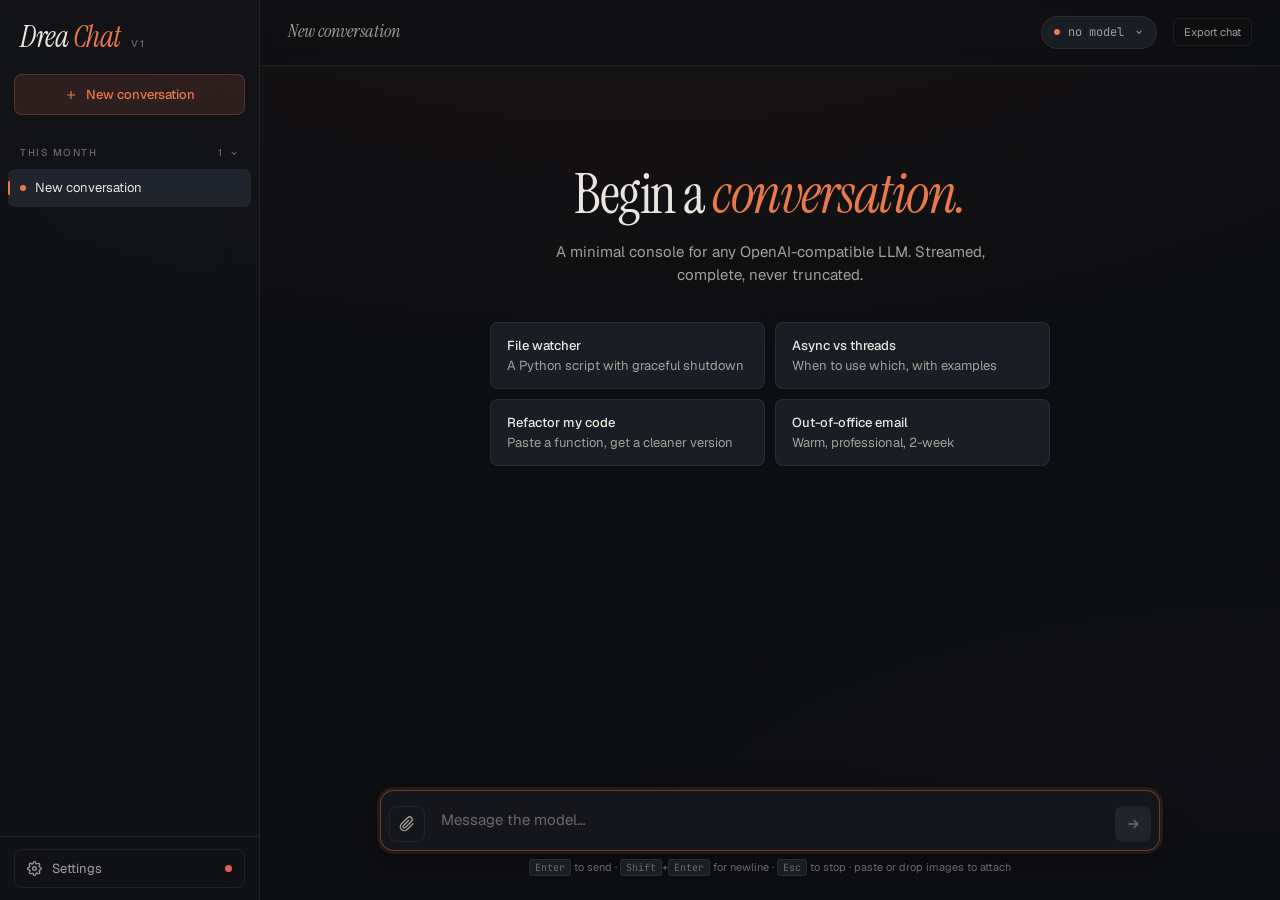
==== index.html @ d4da9e59 "Move project files to repository root" ====
<!DOCTYPE html>
<html lang="en">
<head>
<meta charset="UTF-8" />
<meta name="viewport" content="width=device-width, initial-scale=1.0" />
<title>Drea Chat</title>

<!-- ===== Security Headers (Meta Equivalents) ===== -->
<!-- NOTE: if you ever HOST this file instead of running it locally, also send
     real HTTP headers: Content-Security-Policy (with frame-ancestors 'none')
     and X-Content-Type-Options: nosniff — the meta tags below cannot do those. -->
<meta http-equiv="Content-Security-Policy" content="default-src 'self' file:; script-src 'self' file: 'unsafe-inline'; style-src 'self' file: 'unsafe-inline'; img-src 'self' file: data: blob:; font-src 'self' file:; connect-src 'self' file: http: https:; object-src 'none'; base-uri 'self'; form-action 'self';">
<meta name="referrer" content="no-referrer">

<!-- ===== Local Styles ===== -->
<link rel="stylesheet" href="css/styles.css">
<link rel="stylesheet" href="third-party/github-dark.min.css">

<!-- ===== Third-Party Libraries (Local) ===== -->
<script src="third-party/marked.min.js"></script>
<script src="third-party/highlight.min.js"></script>
<script src="third-party/purify.min.js"></script>
</head>
<body>

<div class="app">
  <!-- Sidebar -->
  <aside class="sidebar" id="sidebar">
    <div class="brand">
      <div class="brand-mark">Drea <span>Chat</span></div>
      <div class="brand-tag">v1</div>
    </div>

    <button type="button" class="new-chat-btn" id="newChatBtn">
      <svg viewBox="0 0 24 24" fill="none" stroke="currentColor" stroke-width="2"><path d="M12 5v14M5 12h14"/></svg>
      New conversation
    </button>

    <div class="conversations" id="conversations">
      <div id="convList"></div>
    </div>

    <div class="sidebar-footer">
      <button type="button" class="settings-btn" id="settingsBtn">
        <svg viewBox="0 0 24 24" fill="none" stroke="currentColor" stroke-width="2"><circle cx="12" cy="12" r="3"/><path d="M19.4 15a1.65 1.65 0 0 0 .33 1.82l.06.06a2 2 0 1 1-2.83 2.83l-.06-.06a1.65 1.65 0 0 0-1.82-.33 1.65 1.65 0 0 0-1 1.51V21a2 2 0 0 1-4 0v-.09A1.65 1.65 0 0 0 9 19.4a1.65 1.65 0 0 0-1.82.33l-.06.06a2 2 0 1 1-2.83-2.83l.06-.06a1.65 1.65 0 0 0 .33-1.82 1.65 1.65 0 0 0-1.51-1H3a2 2 0 0 1 0-4h.09A1.65 1.65 0 0 0 4.6 9a1.65 1.65 0 0 0-.33-1.82l-.06-.06a2 2 0 1 1 2.83-2.83l.06.06a1.65 1.65 0 0 0 1.82.33H9a1.65 1.65 0 0 0 1-1.51V3a2 2 0 0 1 4 0v.09a1.65 1.65 0 0 0 1 1.51 1.65 1.65 0 0 0 1.82-.33l.06-.06a2 2 0 1 1 2.83 2.83l-.06.06a1.65 1.65 0 0 0-.33 1.82V9a1.65 1.65 0 0 0 1.51 1H21a2 2 0 0 1 0 4h-.09a1.65 1.65 0 0 0-1.51 1z"/></svg>
        Settings
        <span class="status-dot" id="statusDot"></span>
      </button>
    </div>
  </aside>
  <div class="sidebar-backdrop" id="sidebarBackdrop"></div>

  <!-- Main -->
  <main class="main">
    <div class="topbar">
      <button type="button" class="menu-toggle" id="menuToggle" aria-label="Open sidebar">
        <svg width="18" height="18" viewBox="0 0 24 24" fill="none" stroke="currentColor" stroke-width="2"><path d="M3 6h18M3 12h18M3 18h18"/></svg>
      </button>
      <div class="topbar-title" id="topbarTitle">New conversation</div>
      <div class="topbar-spacer"></div>
      <div class="model-pill" id="modelPill">
        <span class="pulse"></span>
        <span id="modelPillName">no model</span>
        <svg class="chevron" viewBox="0 0 24 24" fill="none" stroke="currentColor" stroke-width="2.5"><path d="M6 9l6 6 6-6"/></svg>
        <div class="model-dropdown" id="modelDropdown"></div>
      </div>
      <div class="cost-pill" id="costPill" title="Estimated cost for this branch">
        <span class="dot"></span>
        <span id="costPillText">$0.00</span>
      </div>
      <button type="button" class="topbar-action" id="exportChatBtn">Export chat</button>
    </div>

    <div class="messages" id="messages">
      <div class="messages-inner" id="messagesInner"></div>
    </div>

    <div class="composer-wrap">
      <form class="composer" id="composer">
        <button type="button" class="attach-btn" id="attachBtn" title="Attach image" aria-label="Attach image">
          <svg viewBox="0 0 24 24" fill="none" stroke="currentColor" stroke-width="2"><path d="M21.44 11.05l-9.19 9.19a6 6 0 0 1-8.49-8.49l9.19-9.19a4 4 0 0 1 5.66 5.66l-9.2 9.19a2 2 0 0 1-2.83-2.83l8.49-8.48"/></svg>
        </button>
        <textarea id="input" rows="1" placeholder="Message the model…"></textarea>
        <div class="image-preview" id="imagePreview"></div>
        <button type="submit" class="send-btn" id="sendBtn" disabled aria-label="Send message">
          <svg viewBox="0 0 24 24" fill="none" stroke="currentColor" stroke-width="2.2"><path d="M5 12h14M13 6l6 6-6 6"/></svg>
        </button>
      </form>
      <div class="composer-hint">
        <kbd>Enter</kbd> to send · <kbd>Shift</kbd>+<kbd>Enter</kbd> for newline · <kbd>Esc</kbd> to stop · paste or drop images to attach
      </div>
    </div>
  </main>
</div>

<!-- Settings Modal -->
<div class="modal-overlay" id="modalOverlay">
  <div class="modal">
    <h2>Connection</h2>
    <div class="modal-sub">Configure your OpenAI-compatible endpoint. Stored locally in your browser only.</div>

    <div class="field">
      <label>Presets</label>
      <div class="preset-list" id="presetList"></div>
      <div class="preset-save-row">
        <input type="text" id="cfgPresetName" placeholder="Name this preset…" maxlength="80" />
        <button type="button" class="btn" id="savePresetBtn">Save current</button>
        <button type="button" class="btn" id="cancelEditPresetBtn" style="display:none">Cancel</button>
      </div>
      <div class="hint">Save the current connection, model, API key, and sampler settings as a named preset. Presets appear in the chat header dropdown for quick switching. Click <strong>Edit</strong> on a preset to update it. Drag the grip handle to reorder.</div>
    </div>

    <div class="field">
      <label>Endpoint URL</label>
      <input type="text" id="cfgEndpoint" value="http://localhost:8080" />
      <div class="hint">OpenAI-compatible base URL. The path <code>/chat/completions</code> is appended automatically. HTTPS is required for remote hosts; plain HTTP is only allowed for localhost.</div>
    </div>

    <div class="field">
      <label>API Key</label>
      <input type="password" id="cfgApiKey" placeholder="sk-… or leave blank" autocomplete="off" />
      <div class="hint">Your private key for this preset. Never leaves this device. Leave blank to keep the currently stored key.</div>
    </div>

    <div class="field">
      <label>Vault Protection</label>
      <div class="sampler-head" style="margin-bottom: 12px;">
        <input type="checkbox" id="cfgUseVault">
        <label for="cfgUseVault">Encrypt API key with a vault password</label>
      </div>
      <div id="vaultFields" style="display: none;">
        <input type="password" id="cfgVaultPassword" placeholder="Vault password" autocomplete="new-password" style="margin-bottom: 8px;" />
        <input type="password" id="cfgVaultPasswordConfirm" placeholder="Confirm vault password" autocomplete="new-password" />
      </div>
      <div class="hint" id="vaultHint">When enabled, your API key is encrypted with AES-256-GCM before being stored in IndexedDB. The password itself is never saved.</div>
    </div>

    <div class="field">
      <label>Model</label>
      <input type="text" id="cfgModel" placeholder="e.g. meta-llama/Llama-3.3-70B-Instruct" />
      <div class="hint">Any model name available on your endpoint.</div>
    </div>

    <div class="field">
      <label>System Prompt</label>
      <textarea id="cfgSystemPrompt" rows="4" placeholder="You are a helpful assistant."></textarea>
      <div class="hint">Sets the behavior of the model. Applied to new conversations.</div>
    </div>

    <div class="field">
      <label>Reasoning Effort</label>
      <select id="cfgReasoningEffort">
        <option value="none">None</option>
        <option value="low">Low</option>
        <option value="medium">Medium</option>
        <option value="high">High</option>
        <option value="xhigh">XHigh</option>
        <option value="max">Max</option>
      </select>
      <div class="hint">Controls how much the model thinks before answering. Sent as <code>reasoning_effort</code>.</div>
    </div>

    <div class="field">
      <label>Samplers</label>
      <div class="sampler-grid">
        <div class="sampler-item">
          <div class="sampler-head">
            <input type="checkbox" id="cfgTempEnabled" checked>
            <label for="cfgTempEnabled">Temperature</label>
          </div>
          <input type="number" id="cfgTemp" value="0.7" step="0.1" min="0" max="2" />
        </div>
        <div class="sampler-item">
          <div class="sampler-head">
            <input type="checkbox" id="cfgTopPEnabled" checked>
            <label for="cfgTopPEnabled">Top P</label>
          </div>
          <input type="number" id="cfgTopP" value="1" step="0.05" min="0" max="1" />
        </div>
        <div class="sampler-item">
          <div class="sampler-head">
            <input type="checkbox" id="cfgTopKEnabled">
            <label for="cfgTopKEnabled">Top K</label>
          </div>
          <input type="number" id="cfgTopK" value="0" step="1" min="0" />
        </div>
      </div>
      <div class="hint">Toggle which samplers to include in the request.</div>
    </div>

    <div class="field">
      <label>Advanced Samplers</label>
      <div class="sampler-head" style="margin-bottom:12px;">
        <input type="checkbox" id="cfgAdvancedSamplersEnabled">
        <label for="cfgAdvancedSamplersEnabled">Enable advanced samplers</label>
      </div>
      <div class="advanced-samplers disabled" id="advancedSamplersSection">
        <div class="sampler-grid">
          <div class="sampler-item">
            <div class="sampler-head">
              <input type="checkbox" id="cfgMinPEnabled">
              <label for="cfgMinPEnabled">Min P</label>
            </div>
            <input type="number" id="cfgMinP" value="0.05" step="0.01" min="0" max="1" />
          </div>
          <div class="sampler-item">
            <div class="sampler-head">
              <input type="checkbox" id="cfgPowerLawTargetEnabled">
              <label for="cfgPowerLawTargetEnabled">Power Law Target</label>
            </div>
            <input type="number" id="cfgPowerLawTarget" value="0.55" step="0.01" min="0" max="1" />
          </div>
          <div class="sampler-item">
            <div class="sampler-head">
              <input type="checkbox" id="cfgPowerLawDecayEnabled">
              <label for="cfgPowerLawDecayEnabled">Power Law Decay</label>
            </div>
            <input type="number" id="cfgPowerLawDecay" value="0.95" step="0.01" min="0" max="0.99" />
          </div>
          <div class="sampler-item">
            <div class="sampler-head">
              <input type="checkbox" id="cfgAdaptiveTargetEnabled">
              <label for="cfgAdaptiveTargetEnabled">Adaptive Target</label>
            </div>
            <input type="number" id="cfgAdaptiveTarget" value="0.55" step="0.01" min="0" max="1" />
          </div>
          <div class="sampler-item">
            <div class="sampler-head">
              <input type="checkbox" id="cfgAdaptiveDecayEnabled">
              <label for="cfgAdaptiveDecayEnabled">Adaptive Decay</label>
            </div>
            <input type="number" id="cfgAdaptiveDecay" value="0.95" step="0.01" min="0" max="0.99" />
          </div>
        </div>
      </div>
      <div class="hint">Non-standard extensions. Only enable if your endpoint supports them.</div>
    </div>

    <div class="field">
      <label>Max tokens</label>
      <input type="number" id="cfgMaxTokens" value="8192" step="256" min="1" />
    </div>

    <div class="field">
      <label>Usage reporting</label>
      <div class="sampler-head" style="margin-bottom:0;">
        <input type="checkbox" id="cfgRequestStreamUsage" checked>
        <label for="cfgRequestStreamUsage">Request token usage in streaming responses</label>
      </div>
      <div class="hint">Sends <code>stream_options.include_usage</code> so endpoints that support it report exact input/output token counts.</div>
    </div>

    <div class="field">
      <label>Token pricing</label>
      <div class="field-row">
        <div>
          <input type="number" id="cfgInputPrice" value="0.30" step="0.01" min="0" />
          <div class="hint">Input tokens ($ / 1M)</div>
        </div>
        <div>
          <input type="number" id="cfgOutputPrice" value="1.20" step="0.01" min="0" />
          <div class="hint">Output tokens ($ / 1M)</div>
        </div>
      </div>
    </div>

    <div class="field">
      <label>Images</label>
      <div class="field-row">
        <div>
          <input type="number" id="cfgImageMaxDim" value="1024" step="64" min="64" max="8192" />
          <div class="hint">Max dimension (px). Larger images are scaled down before sending.</div>
        </div>
        <div>
          <input type="number" id="cfgImageQuality" value="0.85" step="0.05" min="0.1" max="1" />
          <div class="hint">JPEG quality (0.1–1.0). Lower values shrink payload size.</div>
        </div>
      </div>
    </div>

    <div class="modal-actions">
      <button type="button" class="btn" id="lockVaultBtn" style="display:none;">Lock vault</button>
      <button type="button" class="btn" id="importChats" style="margin-right: auto;">Import chats</button>
      <button type="button" class="btn" id="exportAllChats">Export all chats</button>
      <button type="button" class="btn" id="cancelSettings">Cancel</button>
      <button type="button" class="btn btn-primary" id="saveSettings">Save</button>
    </div>
  </div>
</div>

<!-- Vault Unlock Modal -->
<div class="modal-overlay" id="unlockOverlay">
  <div class="modal" style="max-width: 420px;">
    <h2>Unlock Vault</h2>
    <div class="modal-sub">Your API key is encrypted locally. Enter the vault password to use it.</div>

    <div class="field">
      <label>Vault Password</label>
      <input type="password" id="unlockPassword" autocomplete="off" placeholder="Vault password" />
      <div class="hint" id="unlockHint">The password is never stored or sent anywhere.</div>
    </div>

    <div class="modal-actions">
      <button type="button" class="btn" id="unlockSkipBtn">Skip</button>
      <button type="button" class="btn btn-primary" id="unlockBtn">Unlock</button>
    </div>
  </div>
</div>

<!-- Hidden file inputs -->
<input type="file" id="importFileInput" accept=".json,application/json" style="display:none" />
<input type="file" id="imageFileInput" accept="image/*" multiple style="display:none" />

<div class="toast" id="toast"></div>

<script src="js/app.js"></script>
</body>
</html>
---- css/styles.css ----
/* ===== Local Fonts ===== */
@font-face {
  font-family: 'Geist';
  src: url('../fonts/Geist-Light.woff2') format('woff2');
  font-weight: 300;
  font-style: normal;
  font-display: swap;
}
@font-face {
  font-family: 'Geist';
  src: url('../fonts/Geist-Regular.woff2') format('woff2');
  font-weight: 400;
  font-style: normal;
  font-display: swap;
}
@font-face {
  font-family: 'Geist';
  src: url('../fonts/Geist-Medium.woff2') format('woff2');
  font-weight: 500;
  font-style: normal;
  font-display: swap;
}
@font-face {
  font-family: 'Geist';
  src: url('../fonts/Geist-SemiBold.woff2') format('woff2');
  font-weight: 600;
  font-style: normal;
  font-display: swap;
}
@font-face {
  font-family: 'Geist';
  src: url('../fonts/Geist-Bold.woff2') format('woff2');
  font-weight: 700;
  font-style: normal;
  font-display: swap;
}
@font-face {
  font-family: 'Instrument Serif';
  src: url('../fonts/InstrumentSerif-Regular.woff2') format('woff2');
  font-weight: 400;
  font-style: normal;
  font-display: swap;
}
@font-face {
  font-family: 'Instrument Serif';
  src: url('../fonts/InstrumentSerif-Italic.woff2') format('woff2');
  font-weight: 400;
  font-style: italic;
  font-display: swap;
}
@font-face {
  font-family: 'JetBrains Mono';
  src: url('../fonts/JetBrainsMono-Regular.woff2') format('woff2');
  font-weight: 400;
  font-style: normal;
  font-display: swap;
}
@font-face {
  font-family: 'JetBrains Mono';
  src: url('../fonts/JetBrainsMono-Medium.woff2') format('woff2');
  font-weight: 500;
  font-style: normal;
  font-display: swap;
}

:root {
  --bg: #0d0e11;
  --bg-elev: #14161b;
  --surface: #1a1d24;
  --surface-2: #20242c;
  --border: rgba(255, 255, 255, 0.07);
  --border-strong: rgba(255, 255, 255, 0.13);
  --text: #e9e6df;
  --text-dim: #a3a09a;
  --text-faint: #6b6a67;
  --accent: #e8794a;
  --accent-soft: rgba(232, 121, 74, 0.12);
  --accent-glow: rgba(232, 121, 74, 0.35);
  --user-bubble: #1f2128;
  --danger: #e85a5a;
  --radius: 14px;
  --radius-sm: 8px;
  --shadow: 0 8px 32px rgba(0,0,0,0.4);
}

* { box-sizing: border-box; margin: 0; padding: 0; }
html, body { height: 100%; overflow: hidden; }

body {
  font-family: 'Geist', -apple-system, sans-serif;
  background: var(--bg);
  color: var(--text);
  font-size: 15px;
  line-height: 1.55;
  -webkit-font-smoothing: antialiased;
  background-image:
    radial-gradient(ellipse 80% 50% at 50% -10%, rgba(232, 121, 74, 0.06), transparent),
    radial-gradient(ellipse 60% 40% at 100% 100%, rgba(120, 90, 200, 0.04), transparent);
}

::selection { background: var(--accent-soft); color: var(--text); }

/* ===== Layout ===== */
.app {
  display: grid;
  grid-template-columns: 260px 1fr;
  height: 100vh;
  width: 100vw;
}

/* ===== Sidebar ===== */
.sidebar {
  background: rgba(20, 22, 27, 0.6);
  border-right: 1px solid var(--border);
  display: flex;
  flex-direction: column;
  min-height: 0;
  backdrop-filter: blur(20px);
  transition: transform 0.3s cubic-bezier(.4,0,.2,1);
}

.brand {
  padding: 22px 20px 18px;
  display: flex;
  align-items: baseline;
  gap: 10px;
}
.brand-mark {
  font-family: 'Instrument Serif', serif;
  font-size: 30px;
  font-style: italic;
  line-height: 1;
  color: var(--text);
  letter-spacing: -0.5px;
}
.brand-mark span { color: var(--accent); }
.brand-tag {
  font-size: 10px;
  text-transform: uppercase;
  letter-spacing: 2px;
  color: var(--text-faint);
  font-weight: 500;
}

.new-chat-btn {
  margin: 4px 14px 16px;
  padding: 11px 14px;
  background: var(--accent-soft);
  border: 1px solid rgba(232, 121, 74, 0.25);
  color: var(--accent);
  border-radius: var(--radius-sm);
  font-family: inherit;
  font-size: 13px;
  font-weight: 500;
  cursor: pointer;
  display: flex;
  align-items: center;
  justify-content: center;
  gap: 8px;
  transition: all 0.2s;
}
.new-chat-btn:hover {
  background: rgba(232, 121, 74, 0.2);
  border-color: rgba(232, 121, 74, 0.4);
}
.new-chat-btn svg { width: 14px; height: 14px; }

.conversations {
  flex: 1;
  overflow-y: auto;
  min-height: 0;
  padding: 0 8px 12px;
}
.conv-section-label {
  padding: 14px 12px 8px;
  font-size: 10px;
  text-transform: uppercase;
  letter-spacing: 1.5px;
  color: var(--text-faint);
  font-weight: 500;
}

/* Collapsible month headers in the sidebar */
.conv-month-header {
  padding: 14px 12px 8px;
  font-size: 10px;
  text-transform: uppercase;
  letter-spacing: 1.5px;
  color: var(--text-faint);
  font-weight: 500;
  display: flex;
  align-items: center;
  justify-content: space-between;
  cursor: pointer;
  user-select: none;
  border-radius: 6px;
  transition: color 0.15s;
}
.conv-month-header:hover { color: var(--text); }
.conv-month-header:hover .conv-month-count { color: var(--text); }
.conv-month-header .chevron {
  width: 10px; height: 10px;
  transition: transform 0.2s;
  flex-shrink: 0;
}
.conv-month-header.collapsed .chevron { transform: rotate(-90deg); }
.conv-month-count {
  margin-left: auto;
  margin-right: 6px;
  color: var(--text-faint);
  font-size: 10px;
  font-weight: 500;
  transition: color 0.15s;
}

.conv-item {
  padding: 9px 12px;
  border-radius: 6px;
  cursor: pointer;
  color: var(--text-dim);
  font-size: 13px;
  display: flex;
  align-items: center;
  gap: 9px;
  transition: all 0.15s;
  position: relative;
}
.conv-item:hover { background: var(--surface); color: var(--text); }
.conv-item.active {
  background: var(--surface-2);
  color: var(--text);
}
.conv-item.active::before {
  content: '';
  position: absolute;
  left: 0; top: 50%;
  transform: translateY(-50%);
  width: 2px; height: 14px;
  background: var(--accent);
  border-radius: 2px;
}
.conv-item .dot {
  width: 6px; height: 6px;
  border-radius: 50%;
  background: var(--text-faint);
  flex-shrink: 0;
}
.conv-item.active .dot { background: var(--accent); }
.conv-item .title {
  flex: 1;
  overflow: hidden;
  text-overflow: ellipsis;
  white-space: nowrap;
}
.conv-item .del {
  opacity: 0;
  background: none; border: none;
  color: var(--text-faint);
  cursor: pointer;
  padding: 2px;
  border-radius: 4px;
}
.conv-item:hover .del { opacity: 1; }
.conv-item .del:hover { color: var(--danger); }

.sidebar-footer {
  padding: 12px 14px;
  border-top: 1px solid var(--border);
}
.settings-btn {
  width: 100%;
  padding: 10px 12px;
  background: transparent;
  border: 1px solid var(--border);
  color: var(--text-dim);
  border-radius: var(--radius-sm);
  font-family: inherit;
  font-size: 13px;
  cursor: pointer;
  display: flex;
  align-items: center;
  gap: 10px;
  transition: all 0.2s;
}
.settings-btn:hover {
  border-color: var(--border-strong);
  color: var(--text);
  background: var(--surface);
}
.settings-btn svg { width: 15px; height: 15px; }
.settings-btn .status-dot {
  margin-left: auto;
  width: 7px; height: 7px;
  border-radius: 50%;
  background: var(--danger);
}
.settings-btn.configured .status-dot { background: #4ade80; }

/* ===== Main ===== */
.main {
  display: flex;
  flex-direction: column;
  min-width: 0;
  min-height: 0;
  overflow: hidden;
  position: relative;
}

.topbar {
  padding: 16px 28px;
  border-bottom: 1px solid var(--border);
  display: flex;
  align-items: center;
  gap: 16px;
  backdrop-filter: blur(10px);
  background: rgba(13, 14, 17, 0.6);
  z-index: 5;
  flex-shrink: 0;
}
.model-pill {
  display: flex;
  align-items: center;
  gap: 8px;
  padding: 6px 12px;
  background: var(--surface);
  border: 1px solid var(--border);
  border-radius: 100px;
  font-size: 12px;
  color: var(--text-dim);
  font-family: 'JetBrains Mono', monospace;
  position: relative;
  cursor: pointer;
  user-select: none;
  transition: border-color 0.15s, color 0.15s;
}
.model-pill:hover {
  border-color: var(--border-strong);
  color: var(--text);
}
.model-pill .pulse {
  width: 6px; height: 6px;
  border-radius: 50%;
  background: var(--accent);
  animation: pulse 2s infinite;
}
.model-pill .chevron {
  width: 10px; height: 10px;
  margin-left: 2px;
  transition: transform 0.2s;
}
.model-pill.open .chevron { transform: rotate(180deg); }

.model-dropdown {
  position: absolute;
  top: calc(100% + 8px);
  right: 0;
  min-width: 240px;
  max-width: 320px;
  background: var(--bg-elev);
  border: 1px solid var(--border-strong);
  border-radius: var(--radius-sm);
  box-shadow: var(--shadow);
  display: none;
  flex-direction: column;
  padding: 6px;
  z-index: 20;
}
.model-dropdown.open { display: flex; }
.model-dropdown-header {
  padding: 8px 10px;
  font-size: 10px;
  text-transform: uppercase;
  letter-spacing: 1.2px;
  color: var(--text-faint);
  font-weight: 600;
}
.model-dropdown-item {
  padding: 8px 10px;
  border-radius: 6px;
  cursor: pointer;
  display: flex;
  flex-direction: column;
  gap: 2px;
  transition: background 0.15s;
}
.model-dropdown-item:hover { background: var(--surface); }
.model-dropdown-item.active { background: var(--accent-soft); }
.model-dropdown-item .preset-name {
  font-size: 13px;
  color: var(--text);
  font-weight: 500;
}
.model-dropdown-item.active .preset-name { color: var(--accent); }
.model-dropdown-item .preset-model {
  font-size: 11px;
  color: var(--text-faint);
  font-family: 'JetBrains Mono', monospace;
  white-space: nowrap;
  overflow: hidden;
  text-overflow: ellipsis;
}
.model-dropdown-empty {
  padding: 14px 10px;
  color: var(--text-faint);
  font-size: 12px;
  text-align: center;
}
.model-dropdown-divider {
  height: 1px;
  background: var(--border);
  margin: 6px 4px;
}
.model-dropdown-action {
  padding: 8px 10px;
  border-radius: 6px;
  cursor: pointer;
  font-size: 12px;
  color: var(--text-dim);
  text-align: center;
}
.model-dropdown-action:hover { background: var(--surface); color: var(--text); }

.cost-pill {
  display: none;
  align-items: center;
  gap: 8px;
  padding: 6px 12px;
  background: var(--surface);
  border: 1px solid var(--border);
  border-radius: 100px;
  font-size: 12px;
  color: var(--text-dim);
  font-family: 'JetBrains Mono', monospace;
}
.cost-pill .dot {
  width: 6px; height: 6px;
  border-radius: 50%;
  background: #4ade80;
}
@keyframes pulse {
  0%, 100% { opacity: 1; transform: scale(1); }
  50% { opacity: 0.4; transform: scale(0.8); }
}
.topbar-title {
  font-family: 'Instrument Serif', serif;
  font-style: italic;
  font-size: 18px;
  color: var(--text-dim);
}
.topbar-spacer { flex: 1; }
.topbar-action {
  padding: 6px 10px;
  background: transparent;
  border: 1px solid var(--border);
  color: var(--text-dim);
  border-radius: 6px;
  font-size: 11px;
  cursor: pointer;
  font-family: inherit;
  transition: all 0.15s;
}
.topbar-action:hover { color: var(--text); border-color: var(--border-strong); }
.topbar-action:disabled { opacity: 0.4; cursor: not-allowed; }

.menu-toggle {
  display: none;
  background: none;
  border: 1px solid var(--border);
  color: var(--text);
  border-radius: 6px;
  padding: 6px 8px;
  cursor: pointer;
}

/* ===== Messages ===== */
.messages {
  flex: 1 1 0;
  min-height: 0;
  overflow-y: auto;
  overflow-x: hidden;
  scroll-behavior: smooth;
  position: relative;
}
.messages-inner {
  max-width: 780px;
  margin: 0 auto;
  padding: 40px 28px 220px;
}

.welcome {
  padding: 60px 0 40px;
  text-align: center;
}
.welcome h1 {
  font-family: 'Instrument Serif', serif;
  font-size: 56px;
  font-weight: 400;
  line-height: 1;
  letter-spacing: -1.5px;
  margin-bottom: 18px;
}
.welcome h1 em {
  font-style: italic;
  color: var(--accent);
}
.welcome p {
  color: var(--text-dim);
  font-size: 15px;
  max-width: 440px;
  margin: 0 auto 36px;
}
.suggestions {
  display: grid;
  grid-template-columns: 1fr 1fr;
  gap: 10px;
  max-width: 560px;
  margin: 0 auto;
}
.suggestion {
  text-align: left;
  padding: 14px 16px;
  background: var(--surface);
  border: 1px solid var(--border);
  border-radius: var(--radius-sm);
  cursor: pointer;
  color: var(--text-dim);
  font-size: 13px;
  transition: all 0.2s;
  font-family: inherit;
}
.suggestion:hover {
  border-color: var(--border-strong);
  color: var(--text);
  transform: translateY(-1px);
}
.suggestion strong {
  display: block;
  color: var(--text);
  font-weight: 500;
  margin-bottom: 3px;
  font-size: 13px;
}

.msg {
  margin-bottom: 28px;
  animation: msgIn 0.4s cubic-bezier(.2,.7,.3,1) both;
}
@keyframes msgIn {
  from { opacity: 0; transform: translateY(8px); }
  to { opacity: 1; transform: translateY(0); }
}
.msg-head {
  display: flex;
  align-items: center;
  gap: 10px;
  margin-bottom: 10px;
}
.msg-avatar {
  width: 22px; height: 22px;
  border-radius: 50%;
  display: flex;
  align-items: center;
  justify-content: center;
  font-size: 10px;
  font-weight: 600;
  flex-shrink: 0;
}
.msg.user .msg-avatar {
  background: var(--surface-2);
  color: var(--text-dim);
  border: 1px solid var(--border-strong);
}
.msg.assistant .msg-avatar {
  background: var(--accent-soft);
  color: var(--accent);
  border: 1px solid rgba(232, 121, 74, 0.25);
}
.msg.system .msg-avatar {
  background: var(--surface-2);
  color: var(--text-dim);
  border: 1px solid var(--border-strong);
}
.msg-role {
  font-size: 12px;
  color: var(--text-faint);
  font-weight: 500;
  text-transform: uppercase;
  letter-spacing: 1px;
  display: flex;
  align-items: center;
}
.msg-actions {
  margin-left: auto;
  display: flex;
  gap: 4px;
  opacity: 0;
  transition: opacity 0.2s;
}
.msg:hover .msg-actions { opacity: 1; }
.msg-action {
  background: none;
  border: none;
  color: var(--text-faint);
  cursor: pointer;
  padding: 4px 6px;
  border-radius: 4px;
  font-size: 11px;
  font-family: inherit;
}
.msg-action:hover { color: var(--text); background: var(--surface); }
.msg-action {
  display: inline-flex;
  align-items: center;
  justify-content: center;
  padding: 4px;
}
.msg-action svg {
  width: 14px;
  height: 14px;
  display: block;
}

.branch-switcher {
  display: inline-flex;
  align-items: center;
  gap: 1px;
}
.msg-role .branch-switcher {
  margin-left: 8px;
}
.branch-label {
  font-size: 11px;
  color: var(--text-faint);
  min-width: 34px;
  text-align: center;
  font-family: 'JetBrains Mono', monospace;
  user-select: none;
}
.token-count {
  margin-left: 8px;
  font-size: 11px;
  color: var(--text-faint);
  font-family: 'JetBrains Mono', monospace;
  text-transform: none;
  letter-spacing: 0;
}

.msg-reasoning {
  display: none;
  background: var(--surface);
  border: 1px solid var(--border);
  border-radius: var(--radius-sm);
  padding: 10px 12px;
  margin-bottom: 12px;
  max-height: 140px;
  overflow-y: auto;
  white-space: pre-wrap;
  font-family: 'JetBrains Mono', monospace;
  font-size: 12px;
  line-height: 1.5;
  color: var(--text-dim);
}
.msg-reasoning-label {
  font-size: 10px;
  text-transform: uppercase;
  letter-spacing: 1.2px;
  color: var(--text-faint);
  margin-bottom: 6px;
  font-weight: 600;
  font-family: 'Geist', sans-serif;
}

.msg-content {
  font-size: 15px;
  line-height: 1.7;
  color: var(--text);
  word-wrap: break-word;
  overflow-wrap: break-word;
}
.msg.user .msg-content {
  color: var(--text-dim);
  white-space: pre-wrap;
}
.msg.system .msg-content {
  color: var(--text-dim);
  white-space: pre-wrap;
  background: var(--surface);
  border: 1px solid var(--border);
  padding: 12px 14px;
  border-radius: var(--radius-sm);
  font-size: 13px;
}

.msg-content p { margin-bottom: 12px; }
.msg-content p:last-child { margin-bottom: 0; }
.msg-content h1, .msg-content h2, .msg-content h3 {
  margin: 20px 0 10px;
  font-weight: 600;
  letter-spacing: -0.3px;
}
.msg-content h1 { font-size: 22px; }
.msg-content h2 { font-size: 19px; }
.msg-content h3 { font-size: 16px; }
.msg-content ul, .msg-content ol { margin: 8px 0 12px; padding-left: 22px; }
.msg-content li { margin-bottom: 4px; }
.msg-content a { color: var(--accent); text-decoration: none; border-bottom: 1px solid rgba(232,121,74,0.3); }
.msg-content blockquote {
  border-left: 2px solid var(--accent);
  padding-left: 14px;
  color: var(--text-dim);
  margin: 12px 0;
  font-style: italic;
}
.msg-content code:not(pre code) {
  background: var(--surface);
  padding: 2px 6px;
  border-radius: 4px;
  font-family: 'JetBrains Mono', monospace;
  font-size: 13px;
  color: var(--accent);
  border: 1px solid var(--border);
}

.code-block {
  margin: 14px 0;
  border-radius: var(--radius-sm);
  overflow: hidden;
  border: 1px solid var(--border);
  background: #0a0b0e;
}
.code-head {
  display: flex;
  align-items: center;
  padding: 8px 12px;
  background: var(--surface);
  border-bottom: 1px solid var(--border);
  font-size: 11px;
  color: var(--text-faint);
  font-family: 'JetBrains Mono', monospace;
}
.code-lang { flex: 1; text-transform: uppercase; letter-spacing: 1px; }
.copy-btn {
  background: none;
  border: 1px solid var(--border);
  color: var(--text-dim);
  padding: 3px 9px;
  border-radius: 4px;
  cursor: pointer;
  font-family: inherit;
  font-size: 11px;
  transition: all 0.15s;
}
.copy-btn:hover { color: var(--text); border-color: var(--border-strong); }
.copy-btn.copied { color: #4ade80; border-color: rgba(74, 222, 128, 0.4); }
.code-block pre {
  margin: 0;
  padding: 16px;
  overflow-x: auto;
  font-family: 'JetBrains Mono', monospace;
  font-size: 13px;
  line-height: 1.6;
}
.code-block pre code { background: none; padding: 0; border: none; color: inherit; }

.msg-content table {
  border-collapse: collapse;
  margin: 12px 0;
  width: 100%;
  font-size: 13px;
}
.msg-content th, .msg-content td {
  border: 1px solid var(--border);
  padding: 8px 12px;
  text-align: left;
}
.msg-content th { background: var(--surface); font-weight: 600; }

/* Inline image strip inside a user message */
.msg-images {
  display: flex;
  flex-wrap: wrap;
  gap: 6px;
  margin-bottom: 10px;
}
.msg-images .image-thumb {
  width: 96px;
  height: 96px;
}

/* Streaming cursor */
.cursor {
  display: inline-block;
  width: 8px;
  height: 16px;
  background: var(--accent);
  margin-left: 2px;
  vertical-align: text-bottom;
  animation: blink 1s steps(2) infinite;
  border-radius: 1px;
}
@keyframes blink { 50% { opacity: 0; } }

.error-msg {
  background: rgba(232, 90, 90, 0.08);
  border: 1px solid rgba(232, 90, 90, 0.25);
  color: #f0a0a0;
  padding: 12px 14px;
  border-radius: var(--radius-sm);
  font-size: 13px;
  margin: 8px 0;
}

/* ===== Composer ===== */
.composer-wrap {
  position: absolute;
  bottom: 0; left: 0; right: 0;
  padding: 0 28px 24px;
  background: linear-gradient(to top, var(--bg) 40%, rgba(13,14,17,0.6) 75%, transparent);
  pointer-events: none;
  z-index: 4;
}
.composer {
  max-width: 780px;
  margin: 0 auto;
  background: var(--bg-elev);
  border: 1px solid var(--border-strong);
  border-radius: var(--radius);
  padding: 8px;
  display: flex;
  align-items: flex-end;
  flex-wrap: wrap;
  gap: 8px;
  pointer-events: auto;
  transition: border-color 0.2s, box-shadow 0.2s;
  box-shadow: var(--shadow);
}
.composer:focus-within {
  border-color: rgba(232, 121, 74, 0.4);
  box-shadow: 0 0 0 3px var(--accent-soft), var(--shadow);
}
.composer textarea {
  flex: 1;
  background: none;
  border: none;
  color: var(--text);
  font-family: inherit;
  font-size: 15px;
  line-height: 1.5;
  resize: none;
  outline: none;
  padding: 10px 8px;
  max-height: 200px;
  min-height: 24px;
}
.composer textarea::placeholder { color: var(--text-faint); }

/* Attach button + image preview strip inside the composer */
.attach-btn {
  width: 36px; height: 36px;
  border-radius: 8px;
  border: 1px solid var(--border);
  background: transparent;
  color: var(--text-dim);
  cursor: pointer;
  display: flex;
  align-items: center;
  justify-content: center;
  transition: all 0.15s;
  flex-shrink: 0;
}
.attach-btn:hover { color: var(--text); border-color: var(--border-strong); background: var(--surface); }
.attach-btn:disabled { opacity: 0.4; cursor: not-allowed; }
.attach-btn svg { width: 16px; height: 16px; }

.image-preview {
  display: none;
  flex-wrap: wrap;
  gap: 6px;
  padding: 6px 8px 0;
  width: 100%;
  order: 99;
}
.image-preview.has-images { display: flex; }
.image-thumb {
  position: relative;
  width: 64px; height: 64px;
  border-radius: 8px;
  overflow: hidden;
  border: 1px solid var(--border-strong);
  background: var(--surface);
  flex-shrink: 0;
}
.image-thumb img {
  width: 100%; height: 100%;
  object-fit: cover;
  display: block;
}
.image-thumb .remove {
  position: absolute;
  top: 2px; right: 2px;
  width: 18px; height: 18px;
  border-radius: 50%;
  background: rgba(0,0,0,0.65);
  color: #fff;
  border: none;
  cursor: pointer;
  display: flex;
  align-items: center;
  justify-content: center;
  font-size: 14px;
  line-height: 1;
  padding: 0;
}
.image-thumb .remove:hover { background: var(--danger); }
.image-thumb .scaled-badge {
  position: absolute;
  bottom: 2px; left: 2px;
  font-size: 9px;
  background: rgba(0,0,0,0.65);
  color: #fff;
  padding: 1px 5px;
  border-radius: 3px;
  font-family: 'JetBrains Mono', monospace;
  letter-spacing: 0.3px;
}

.composer.dragover {
  border-color: var(--accent);
  box-shadow: 0 0 0 3px var(--accent-soft), var(--shadow);
}

.send-btn {
  width: 36px; height: 36px;
  border-radius: 8px;
  border: none;
  background: var(--accent);
  color: #1a0d05;
  cursor: pointer;
  display: flex;
  align-items: center;
  justify-content: center;
  transition: all 0.15s;
  flex-shrink: 0;
}
.send-btn:hover { background: #f08a5b; }
.send-btn:disabled { background: var(--surface-2); color: var(--text-faint); cursor: not-allowed; }
.send-btn.stop { background: var(--danger); color: #fff; }
.send-btn svg { width: 16px; height: 16px; }

.composer-hint {
  text-align: center;
  font-size: 11px;
  color: var(--text-faint);
  margin-top: 8px;
}
.composer-hint kbd {
  background: var(--surface);
  border: 1px solid var(--border);
  padding: 1px 5px;
  border-radius: 3px;
  font-family: 'JetBrains Mono', monospace;
  font-size: 10px;
}

/* ===== Settings Modal ===== */
.modal-overlay {
  position: fixed;
  inset: 0;
  background: rgba(0,0,0,0.6);
  backdrop-filter: blur(8px);
  z-index: 100;
  display: none;
  align-items: center;
  justify-content: center;
  padding: 20px;
  opacity: 0;
  transition: opacity 0.2s;
}
.modal-overlay.open { display: flex; opacity: 1; }
.modal {
  background: var(--bg-elev);
  border: 1px solid var(--border-strong);
  border-radius: var(--radius);
  width: 100%;
  max-width: 520px;
  max-height: calc(100vh - 40px);
  overflow-y: auto;
  padding: 28px;
  box-shadow: var(--shadow);
  transform: scale(0.96);
  transition: transform 0.2s cubic-bezier(.2,.7,.3,1);
}
.modal-overlay.open .modal { transform: scale(1); }
.modal h2 {
  font-family: 'Instrument Serif', serif;
  font-size: 28px;
  font-weight: 400;
  margin-bottom: 4px;
  letter-spacing: -0.5px;
}
.modal-sub {
  color: var(--text-dim);
  font-size: 13px;
  margin-bottom: 24px;
}
.field { margin-bottom: 16px; }
.field label {
  display: block;
  font-size: 11px;
  text-transform: uppercase;
  letter-spacing: 1.2px;
  color: var(--text-faint);
  margin-bottom: 6px;
  font-weight: 500;
}
.field input, .field textarea, .field select {
  width: 100%;
  background: var(--surface);
  border: 1px solid var(--border);
  color: var(--text);
  padding: 10px 12px;
  border-radius: var(--radius-sm);
  font-family: 'JetBrains Mono', monospace;
  font-size: 13px;
  outline: none;
  transition: border-color 0.15s;
}
.field textarea {
  resize: vertical;
  font-family: 'Geist', sans-serif;
}
.field select {
  appearance: none;
  background-image: url("data:image/svg+xml;charset=UTF-8,%3csvg xmlns='http://www.w3.org/2000/svg' viewBox='0 0 24 24' fill='none' stroke='%23a3a09a' stroke-width='2'%3e%3cpolyline points='6 9 12 15 18 9'%3e%3c/polyline%3e%3c/svg%3e");
  background-repeat: no-repeat;
  background-position: right 12px center;
  background-size: 14px;
  padding-right: 36px;
}
.field input:focus, .field textarea:focus, .field select:focus {
  border-color: var(--accent);
}
.field .hint {
  font-size: 11px;
  color: var(--text-faint);
  margin-top: 5px;
}
.field-row { display: grid; grid-template-columns: 1fr 1fr; gap: 12px; }
.modal-actions {
  display: flex;
  gap: 10px;
  margin-top: 24px;
  justify-content: flex-end;
}
.btn {
  padding: 9px 16px;
  border-radius: var(--radius-sm);
  border: 1px solid var(--border-strong);
  background: transparent;
  color: var(--text);
  font-family: inherit;
  font-size: 13px;
  cursor: pointer;
  transition: all 0.15s;
}
.btn:hover { background: var(--surface); }
.btn-primary {
  background: var(--accent);
  border-color: var(--accent);
  color: #1a0d05;
  font-weight: 500;
}
.btn-primary:hover { background: #f08a5b; }

/* Presets in settings */
.preset-list {
  display: flex;
  flex-direction: column;
  gap: 8px;
  margin-bottom: 12px;
}
.preset-row {
  display: flex;
  align-items: center;
  gap: 8px;
  background: var(--surface);
  border: 1px solid var(--border);
  border-radius: var(--radius-sm);
  padding: 8px 10px;
}
.preset-row .preset-name {
  flex: 1;
  font-size: 13px;
  color: var(--text);
  overflow: hidden;
  text-overflow: ellipsis;
  white-space: nowrap;
}
.preset-row .preset-model {
  font-size: 11px;
  color: var(--text-faint);
  font-family: 'JetBrains Mono', monospace;
  max-width: 120px;
  overflow: hidden;
  text-overflow: ellipsis;
  white-space: nowrap;
}
.preset-row button {
  background: none;
  border: 1px solid var(--border);
  color: var(--text-dim);
  border-radius: 4px;
  padding: 4px 8px;
  font-size: 11px;
  cursor: pointer;
  font-family: inherit;
  transition: all 0.15s;
}
.preset-row button:hover {
  border-color: var(--border-strong);
  color: var(--text);
  background: var(--surface-2);
}
.preset-row button.danger:hover {
  color: var(--danger);
  border-color: rgba(232,90,90,0.4);
}

/* Preset drag-to-reorder */
.preset-row.dragging {
  opacity: 0.5;
  border-color: var(--accent);
}
.preset-row.drag-over-top {
  box-shadow: inset 0 2px 0 0 var(--accent);
}
.preset-row.drag-over-bottom {
  box-shadow: inset 0 -2px 0 0 var(--accent);
}
.preset-drag {
  cursor: grab;
  color: var(--text-faint);
  display: flex;
  align-items: center;
  justify-content: center;
  padding: 8px 6px;
  margin: -4px 0 -4px -4px;
  border-radius: 4px;
  flex-shrink: 0;
  touch-action: none;
  -webkit-user-drag: element;
}
.preset-drag:hover {
  color: var(--text);
  background: var(--surface-2);
}
.preset-drag:active {
  cursor: grabbing;
}

.preset-save-row {
  display: flex;
  gap: 8px;
}
.preset-save-row input {
  flex: 1;
  background: var(--surface);
  border: 1px solid var(--border);
  color: var(--text);
  padding: 9px 12px;
  border-radius: var(--radius-sm);
  font-family: inherit;
  font-size: 13px;
  outline: none;
  transition: border-color 0.15s;
}
.preset-save-row input:focus { border-color: var(--accent); }
.preset-save-row .btn { white-space: nowrap; }

/* Samplers Grid */
.sampler-grid {
  display: grid;
  grid-template-columns: 1fr 1fr;
  gap: 10px;
}
.sampler-item {
  background: var(--surface);
  border: 1px solid var(--border);
  border-radius: var(--radius-sm);
  padding: 8px 10px;
}
.sampler-head {
  display: flex;
  align-items: center;
  gap: 6px;
  margin-bottom: 8px;
  font-size: 10px;
  text-transform: uppercase;
  letter-spacing: 1.2px;
  color: var(--text-faint);
  font-weight: 600;
}
.sampler-head label {
  margin-bottom: 0;
  cursor: pointer;
  flex: 1;
}
.sampler-head input[type="checkbox"] {
  appearance: none;
  width: 14px;
  height: 14px;
  border: 1px solid var(--border-strong);
  border-radius: 4px;
  background: var(--bg-elev);
  cursor: pointer;
  position: relative;
  margin: 0;
}
.sampler-head input[type="checkbox"]:checked {
  background: var(--accent);
  border-color: var(--accent);
}
.sampler-head input[type="checkbox"]:checked::after {
  content: '✓';
  position: absolute;
  top: 50%;
  left: 50%;
  transform: translate(-50%, -50%);
  color: #1a0d05;
  font-size: 10px;
  font-weight: bold;
}
.sampler-item input[type="number"] {
  width: 100%;
  background: var(--bg-elev);
  border: 1px solid var(--border);
  color: var(--text);
  padding: 8px 10px;
  border-radius: 6px;
  font-family: 'JetBrains Mono', monospace;
  font-size: 13px;
  outline: none;
  transition: opacity 0.2s;
}
.sampler-item input[type="number"].disabled-input {
  opacity: 0.4;
  pointer-events: none;
}

/* Advanced samplers section */
.advanced-samplers {
  transition: opacity 0.2s;
}
.advanced-samplers.disabled {
  opacity: 0.45;
  pointer-events: none;
}

/* Toast */
.toast {
  position: fixed;
  bottom: 30px;
  left: 50%;
  transform: translateX(-50%) translateY(20px);
  background: var(--surface-2);
  border: 1px solid var(--border-strong);
  color: var(--text);
  padding: 10px 16px;
  border-radius: 100px;
  font-size: 13px;
  z-index: 200;
  opacity: 0;
  transition: all 0.3s cubic-bezier(.2,.7,.3,1);
  pointer-events: none;
  box-shadow: var(--shadow);
}
.toast.show { opacity: 1; transform: translateX(-50%) translateY(0); }

/* Scrollbar */
::-webkit-scrollbar { width: 8px; height: 8px; }
::-webkit-scrollbar-track { background: transparent; }
::-webkit-scrollbar-thumb { background: var(--surface-2); border-radius: 4px; }
::-webkit-scrollbar-thumb:hover { background: var(--border-strong); }

/* Responsive */
@media (max-width: 768px) {
  .app { grid-template-columns: 1fr; }
  .sidebar {
    position: fixed;
    left: 0; top: 0; bottom: 0;
    width: 260px;
    z-index: 50;
    transform: translateX(-100%);
  }
  .sidebar.open { transform: translateX(0); }
  .menu-toggle { display: block; }
  .messages-inner { padding: 24px 16px 220px; }
  .composer-wrap { padding: 0 16px 16px; }
  .topbar { padding: 12px 16px; }
  .welcome h1 { font-size: 40px; }
  .suggestions { grid-template-columns: 1fr; }
  .sampler-grid { grid-template-columns: 1fr; }
  .cost-pill { display: none !important; }
  .model-dropdown { right: auto; left: 0; }
}

.sidebar-backdrop {
  display: none;
  position: fixed; inset: 0;
  background: rgba(0,0,0,0.5);
  z-index: 40;
}
.sidebar-backdrop.show { display: block; }

/* Vault unlock */
.field input.error {
  border-color: var(--danger) !important;
  animation: shake 0.25s ease-in-out;
}
@keyframes shake {
  0%, 100% { transform: translateX(0); }
  25% { transform: translateX(-4px); }
  75% { transform: translateX(4px); }
}
---- third-party/github-dark.min.css ----
pre code.hljs{display:block;overflow-x:auto;padding:1em}code.hljs{padding:3px 5px}/*!
  Theme: GitHub Dark
  Description: Dark theme as seen on github.com
  Author: github.com
  Maintainer: @Hirse
  Updated: 2021-05-15

  Outdated base version: https://github.com/primer/github-syntax-dark
  Current colors taken from GitHub's CSS
*/.hljs{color:#c9d1d9;background:#0d1117}.hljs-doctag,.hljs-keyword,.hljs-meta .hljs-keyword,.hljs-template-tag,.hljs-template-variable,.hljs-type,.hljs-variable.language_{color:#ff7b72}.hljs-title,.hljs-title.class_,.hljs-title.class_.inherited__,.hljs-title.function_{color:#d2a8ff}.hljs-attr,.hljs-attribute,.hljs-literal,.hljs-meta,.hljs-number,.hljs-operator,.hljs-selector-attr,.hljs-selector-class,.hljs-selector-id,.hljs-variable{color:#79c0ff}.hljs-meta .hljs-string,.hljs-regexp,.hljs-string{color:#a5d6ff}.hljs-built_in,.hljs-symbol{color:#ffa657}.hljs-code,.hljs-comment,.hljs-formula{color:#8b949e}.hljs-name,.hljs-quote,.hljs-selector-pseudo,.hljs-selector-tag{color:#7ee787}.hljs-subst{color:#c9d1d9}.hljs-section{color:#1f6feb;font-weight:700}.hljs-bullet{color:#f2cc60}.hljs-emphasis{color:#c9d1d9;font-style:italic}.hljs-strong{color:#c9d1d9;font-weight:700}.hljs-addition{color:#aff5b4;background-color:#033a16}.hljs-deletion{color:#ffdcd7;background-color:#67060c}
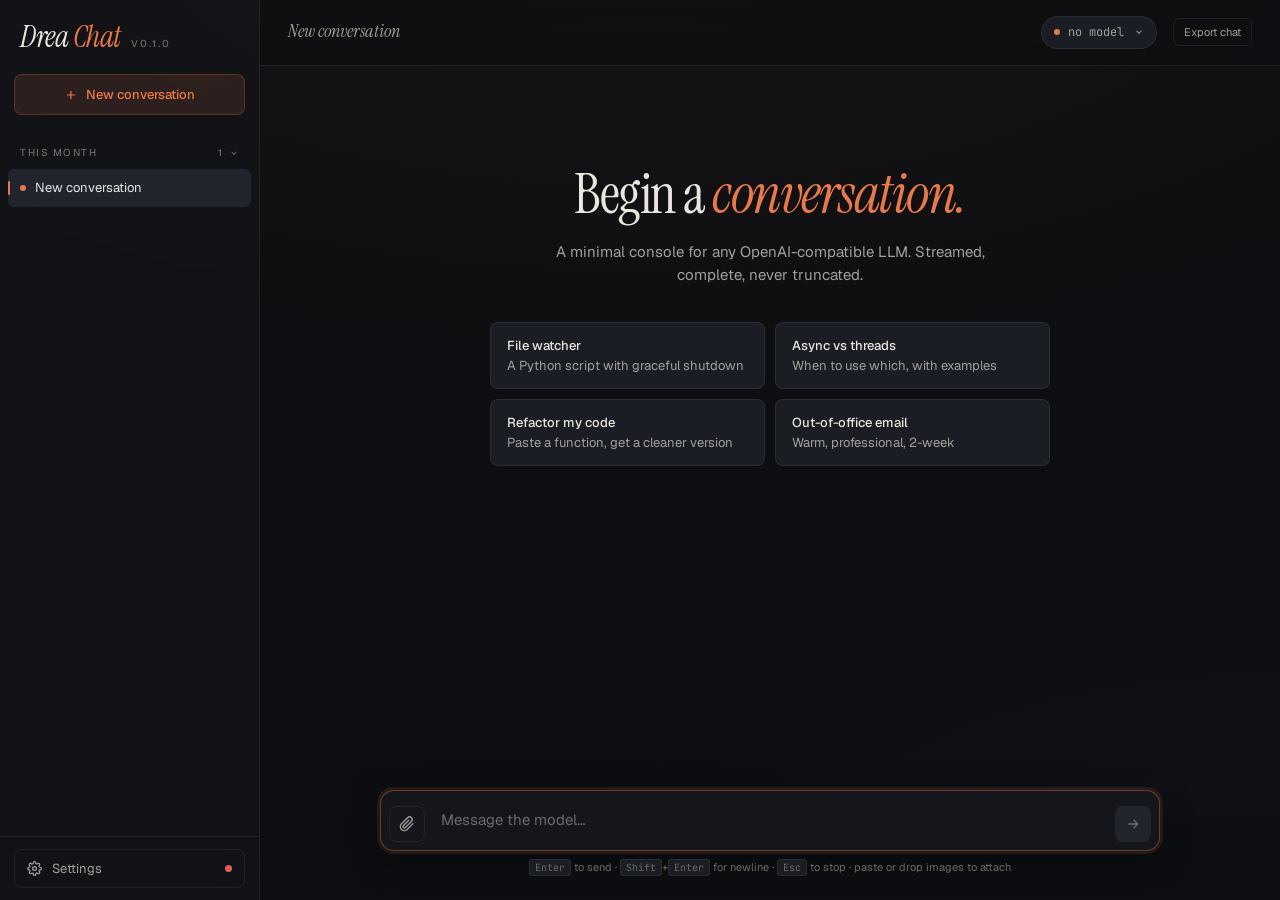
==== commit e9b29a46: "Update version labels to v0.1.0" ====
--- a/index.html
+++ b/index.html
@@ -28,7 +28,7 @@
   <aside class="sidebar" id="sidebar">
     <div class="brand">
       <div class="brand-mark">Drea <span>Chat</span></div>
-      <div class="brand-tag">v1</div>
+      <div class="brand-tag">v0.1.0</div>
     </div>
 
     <button type="button" class="new-chat-btn" id="newChatBtn">
